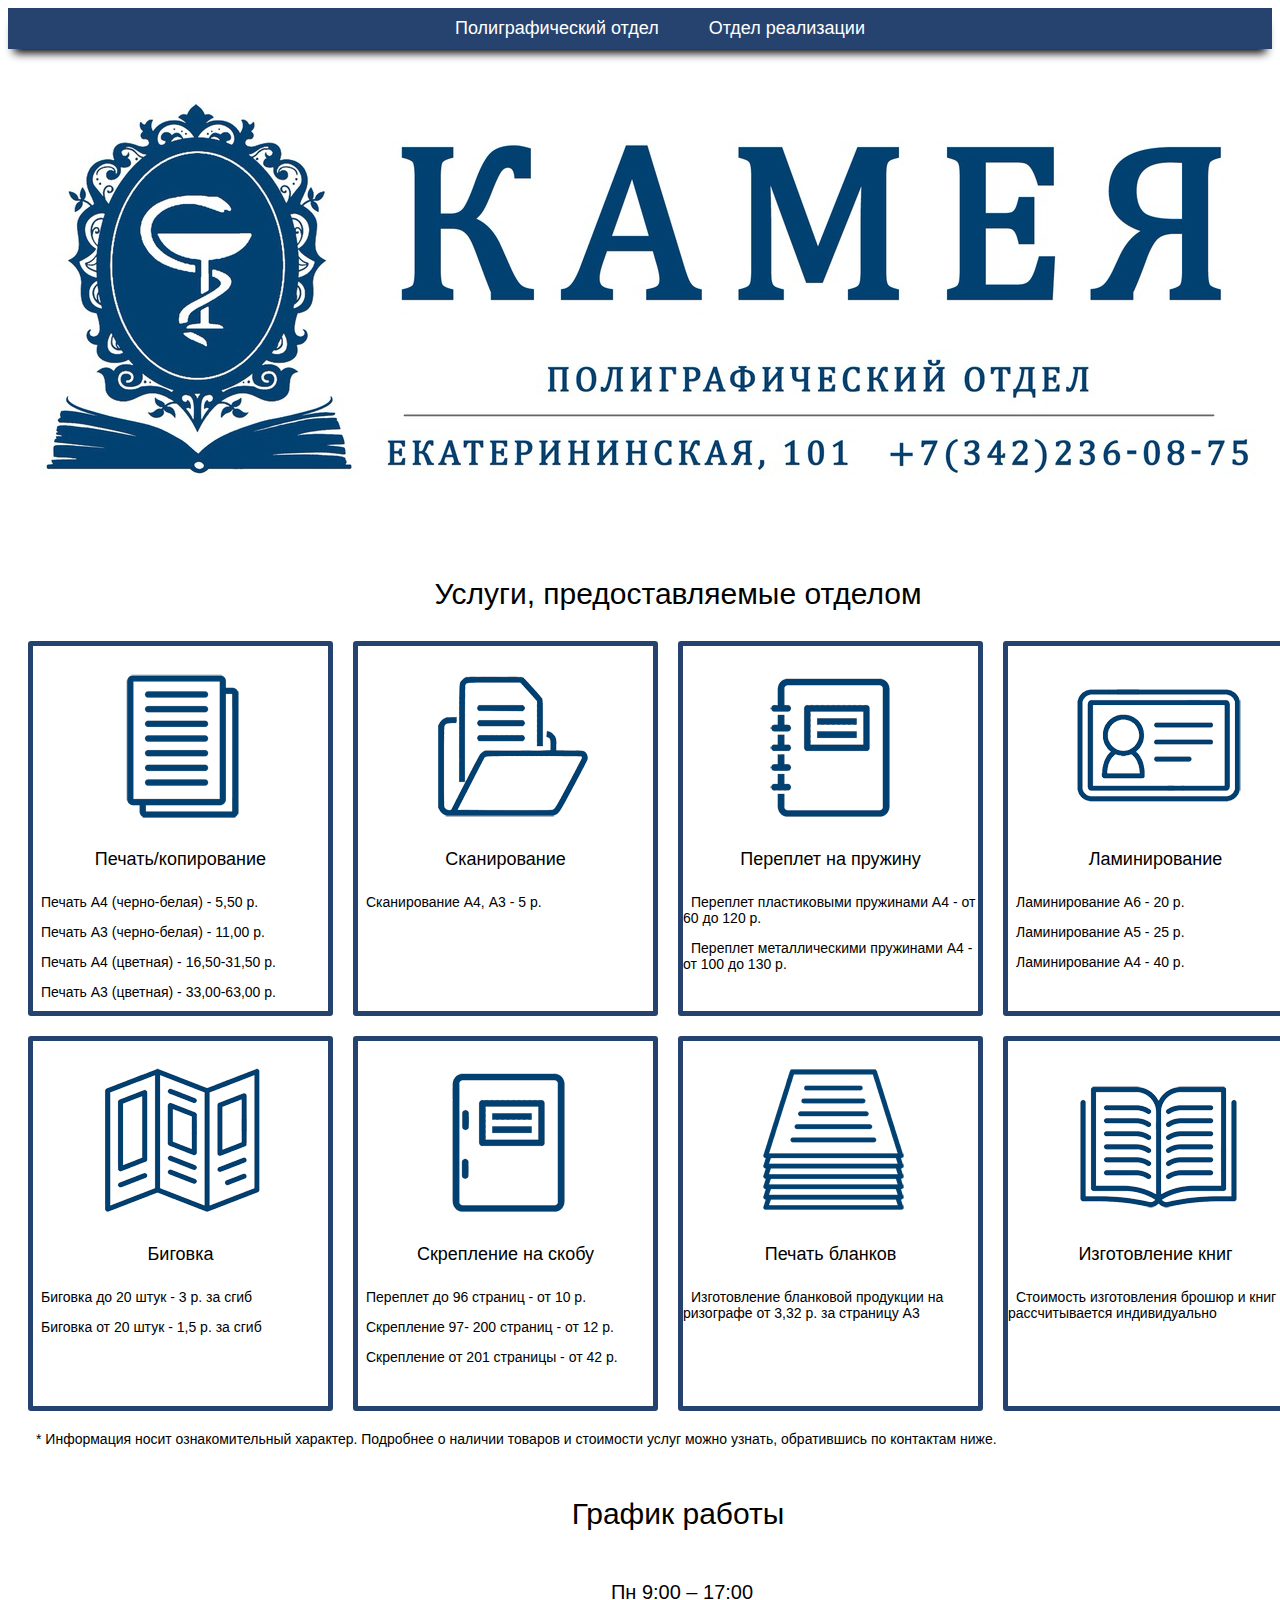
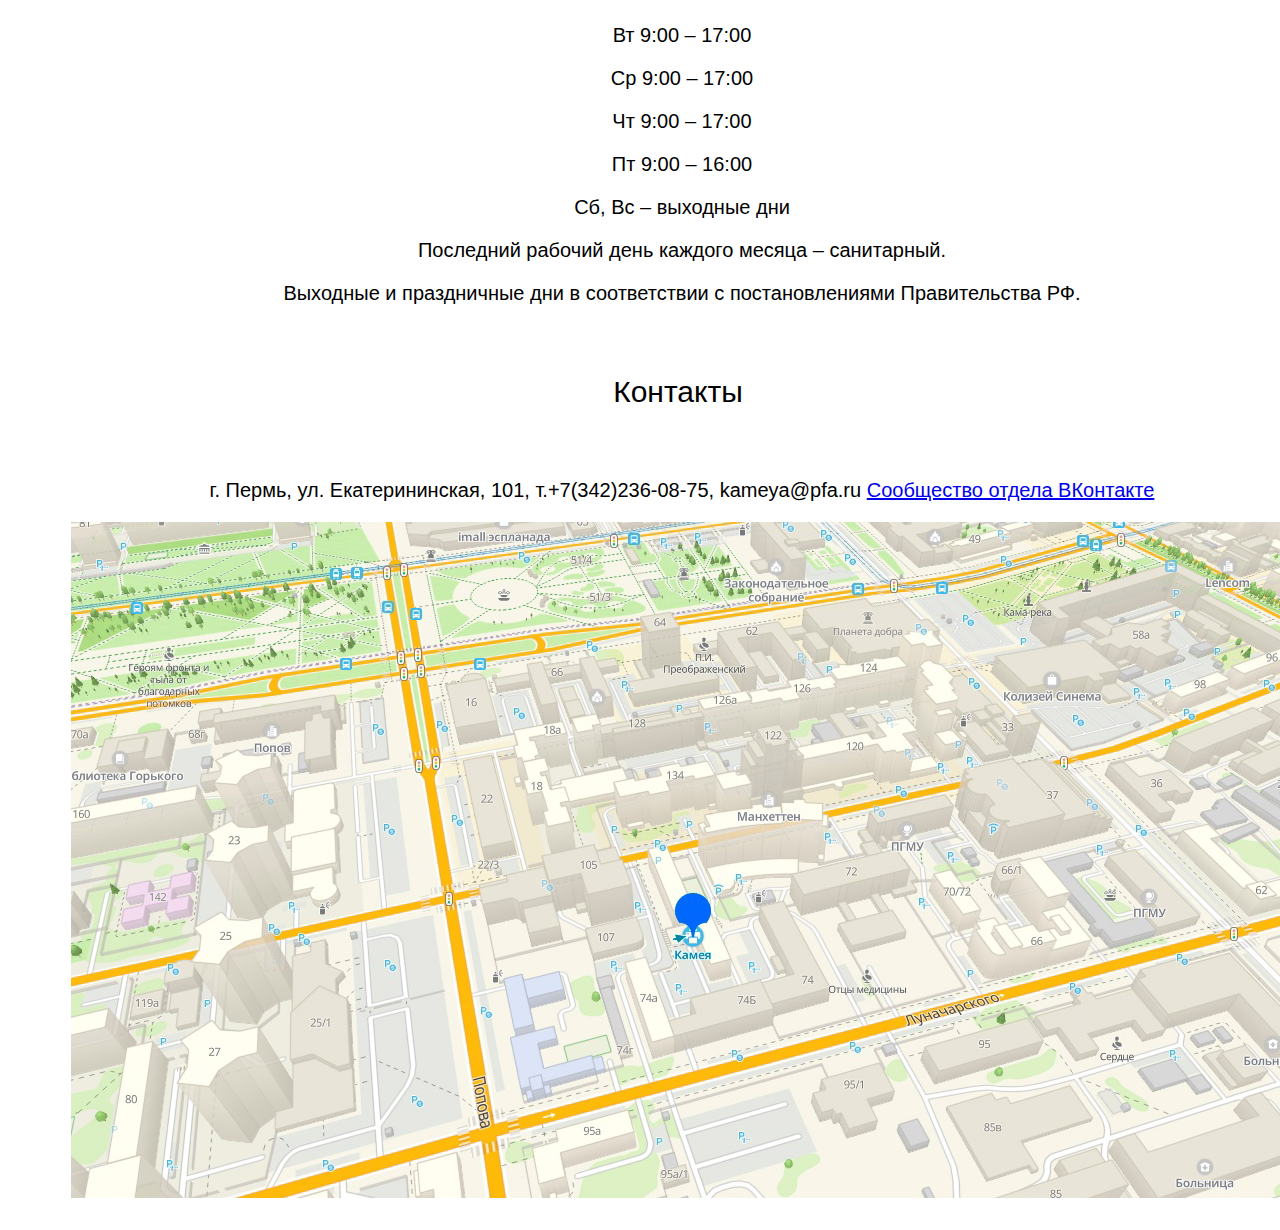
==== index.html @ c6794ef3 "Update index.html" ====
<!DOCTYPE html>
<html lang="ru">

<head>
  <meta charset="UTF-8">
  <title>Полиграфический отдел</title>
  <meta http-equiv="Content-Type" content="text/html; charset=windows-1251">
  <link rel="stylesheet " type="text/css" href="style.css">
  <link rel="shortcut icon" href="image/kameya.png" />
</head>

<body>
  <div class="blok-menu">
    <ul class="menu">
      <li><a href="index.html">Полиграфический отдел</a></li>
      <li><a href="kiosk.html">Отдел реализации</a></li>
    </ul>
  </div>
  <div class="logo">
    <img src="image/1..png">
  </div>
  <div class="content">
    <h3>Услуги, предоставляемые отделом</h3>

    <div class="container">
      <div class="row">

        <div class="col-md-4">
          <div class="product">
            <div class="image">
              <img src="image/1 печать копирование.png" style="position: relative; left: 50px;" />

              <div class="info">
                <h4>Печать/копирование</h4>
                <span class="price">
                  <p>Печать А4 (черно-белая) - 5,50 р.</p>
                  <p>Печать А3 (черно-белая) - 11,00 р.</p>
                  <p>Печать А4 (цветная) - 16,50-31,50 р.</p>
                  <p>Печать А3 (цветная) - 33,00-63,00 р.</p>
                </span>

              </div>

            </div>

          </div>

        </div>
      </div>
    </div>

    <div class="container">
      <div class="row">

        <div class="col-md-4">
          <div class="product">
            <div class="image">
              <img src="image/2 сканирование.png" style="position: relative; left: 50px;" />

              <div class="info">
                <h4>Сканирование</h4>
                <span class="price">
                  <p>Сканирование А4, А3 - 5 р.</p>
                </span>

              </div>

            </div>

          </div>

        </div>
      </div>
    </div>

    <div class="container">
      <div class="row">

        <div class="col-md-4">
          <div class="product">
            <div class="image">
              <img src="image/3 переплет.png" style="position: relative; left: 50px;" />

              <div class="info">
                <h4>Переплет на пружину</h4>
                <span class="price">
                  <p>Переплет пластиковыми пружинами А4 - от 60 до 120 р.</p>
                  <p>Переплет металлическими пружинами А4 - от 100 до 130 р.</p>
                </span>

              </div>

            </div>

          </div>

        </div>
      </div>
    </div>

    <div class="container">
      <div class="row">

        <div class="col-md-4">
          <div class="product">
            <div class="image">
              <img src="image/4 ламинирование.png" style="position: relative; left: 50px;" />

              <div class="info">
                <h4>Ламинирование</h4>
                <span class="price">
                  <p>Ламинирование А6 - 20 р.</p>
                  <p>Ламинирование А5 - 25 р.</p>
                  <p>Ламинирование А4 - 40 р.</p>
                </span>

              </div>

            </div>

          </div>

        </div>
      </div>
    </div>

    <div class="container">
      <div class="row">

        <div class="col-md-4">
          <div class="product">
            <div class="image">
              <img src="image/5 биговка.png" style="position: relative; left: 50px;" />

              <div class="info">
                <h4>Биговка</h4>
                <span class="price">
                  <p>Биговка до 20 штук - 3 р. за сгиб</p>
                  <p>Биговка от 20 штук - 1,5 р. за сгиб</p>
                </span>

              </div>

            </div>

          </div>

        </div>
      </div>
    </div>

    <div class="container">
      <div class="row">

        <div class="col-md-4">
          <div class="product">
            <div class="image">
              <img src="image/6 переплет.png" style="position: relative; left: 50px;" />

              <div class="info">
                <h4>Скрепление на скобу</h4>
                <span class="price">
                  <p>Переплет до 96 страниц - от 10 р.</p>
                  <p>Скрепление 97- 200 страниц - от 12 р.</p>
                  <p>Скрепление от 201 страницы - от 42 р.</p>
                </span>

              </div>

            </div>

          </div>

        </div>
      </div>
    </div>

    <div class="container">
      <div class="row">

        <div class="col-md-4">
          <div class="product">
            <div class="image">
              <img src="image/7 печать бланков.png" style="position: relative; left: 50px;" />

              <div class="info">
                <h4>Печать бланков</h4>
                <span class="price">
                  <p>Изготовление бланковой продукции на ризографе от 3,32 р. за страницу А3</p>
                </span>

              </div>

            </div>

          </div>

        </div>
      </div>
    </div>

    <div class="container">
      <div class="row">

        <div class="col-md-4">
          <div class="product">
            <div class="image">
              <img src="image/8 книги.png" style="position: relative; left: 50px;" />

              <div class="info">
                <h4>Изготовление книг</h4>
                <span class="price">
                  <p>Стоимость изготовления брошюр и книг рассчитывается индивидуально</p>
                </span>

              </div>

            </div>

          </div>

        </div>
      </div>
    </div>

    <p>* Информация носит ознакомительный характер. Подробнее о наличии товаров и стоимости услуг можно узнать, обратившись по контактам ниже.</p>


    <h5>График работы</h5>

    <pre>Пн 9:00 – 17:00</pre>
    <pre>Вт 9:00 – 17:00</pre>
    <pre>Ср 9:00 – 17:00</pre>
    <pre>Чт 9:00 – 17:00</pre>
    <pre>Пт 9:00 – 16:00</pre>
    <pre>Сб, Вс – выходные дни</pre>
    <pre>Последний рабочий день каждого месяца – санитарный.</pre>
    <pre>Выходные и праздничные дни в соответствии с постановлениями Правительства РФ.</pre>
    <h6>Контакты</h6>
    <pre>г. Пермь, ул. Екатерининская, 101, т.+7(342)236-08-75, kameya@pfa.ru <a href="https://vk.com/kameya_pgfa">Сообщество отдела ВКонтакте</a></pre>
    <img src="image/NsbZWJBVlU4.png" style="position: relative; left: 43px;" />
  </div>
</body>

</html>
---- style.css ----
{
    margin: 0px;
    padding: 0px;
  }

  .menu li {
    float: left;
    list-style: none;
    margin: 10px 25px;
  }

  .blok-menu {
    overflow: hidden;
    background: #26436f;
    box-shadow: 0px 10px 10px -6px #000000;
  }

  .menu {
    margin: 0 auto;
    display: table;
  }

  .menu li a {
    font: 18px Verdana, Arial, Helvetica, sans-serif;
    color: #fff;
    text-decoration: none;
  }

  .menu li a:hover {
    font: 18px Verdana, Arial, Helvetica, sans-serif;
    color: #ccc;
    border-bottom: 1px dotted #ccc;
  }

  .logo {
    margin: 0 auto;
    width: 1280px;
    margin-top: 27px;
    margin-bottom: 0px;
  }

  .logo img {
    -moz-border-radius: 10px;
    /* Firefox */
    -webkit-border-radius: 10px;
    /* Safari, Google Chrome */
    -khtml-border-radius: 10px;
    /* KHTML */
    -o-border-radius: 10px;
    /* Opera */
    -ms-border-radius: 10px;
    /* IE8 */
    -icab-border-radius: 10px;
    /* Icab */
    border-radius: 10px;
    /* CSS3 */
  }


  .content {
    width: 1300px;
    margin: 0 auto;
    padding: 20px;
    box-shadow: 0 0px 0px rgba(0, 0, 0, .3), -23px 0 0px -23px rgba(0, 0, 0, .8), 0px 0 0px -23px rgba(0, 0, 0, .8), 0 0 0px rgba(0, 0, 0, .1) inset;
  }

  .container {
    display: block;
    width: 100%;
    float: left;
    transition: width .2s;
  }

  @media only screen and (min-width: 450px) {
    .container {
      width: 50%;
    }
  }

  @media only screen and (min-width: 768px) {
    .container {
      width: 33.333%;
    }
  }

  @media only screen and (min-width: 1000px) {
    .container {
      width: 25%;
    }
  }

  .product {
    display: block;
    border: 5px solid #26436f;
    border-radius: 3px;
    position: relative;
    background: #fff;
    margin: 0 20px 20px 0;
    text-decoration: none;
    color: #26436f;
    z-index: 0;
    height: 365px;
  }



  .content h2 {
    font: 30px Verdana, Arial, Helvetica, sans-serif;
    color: #080808;
    text-align: center;
  }


  .content h3 {
    font: 30px Verdana, Arial, Helvetica, sans-serif;
    color: #000000;
    text-align: center;
  }


  .content h4 {
    font: 18px Verdana, Arial, Helvetica, sans-serif;
    color: #000000;
    text-align: center;
  }


  .content h5 {
    font: 30px Verdana, Arial, Helvetica, sans-serif;
    color: #000000;
    text-align: center;
  }

  .content h6 {
    font: 30px Verdana, Arial, Helvetica, sans-serif;
    color: #000000;
    text-align: center;
  }

  .content p {
    font: 14px Verdana, Arial, Helvetica, sans-serif;
    color: #000000;
    text-indent: 8px;
  }

.content pre {
    font: 20px Verdana, Arial, Helvetica, sans-serif;
    color: #000000;
    text-indent: 8px;
    text-align: center;
  }

  .footer {
    widht: 100%;
    text-align: center;
    margin-top: 20px;
  }

  .footer p,
  .footer a {
    font: 14px Verdana, Arial, Helvetica, sans-serif;
    color: #000000;
  }

  .footer a {
    text-decoration: none;
    border-bottom: 1px dotted #000000;
  }

  .footer a:hover {
    text-decoration: none;
    border: 0px;
  }
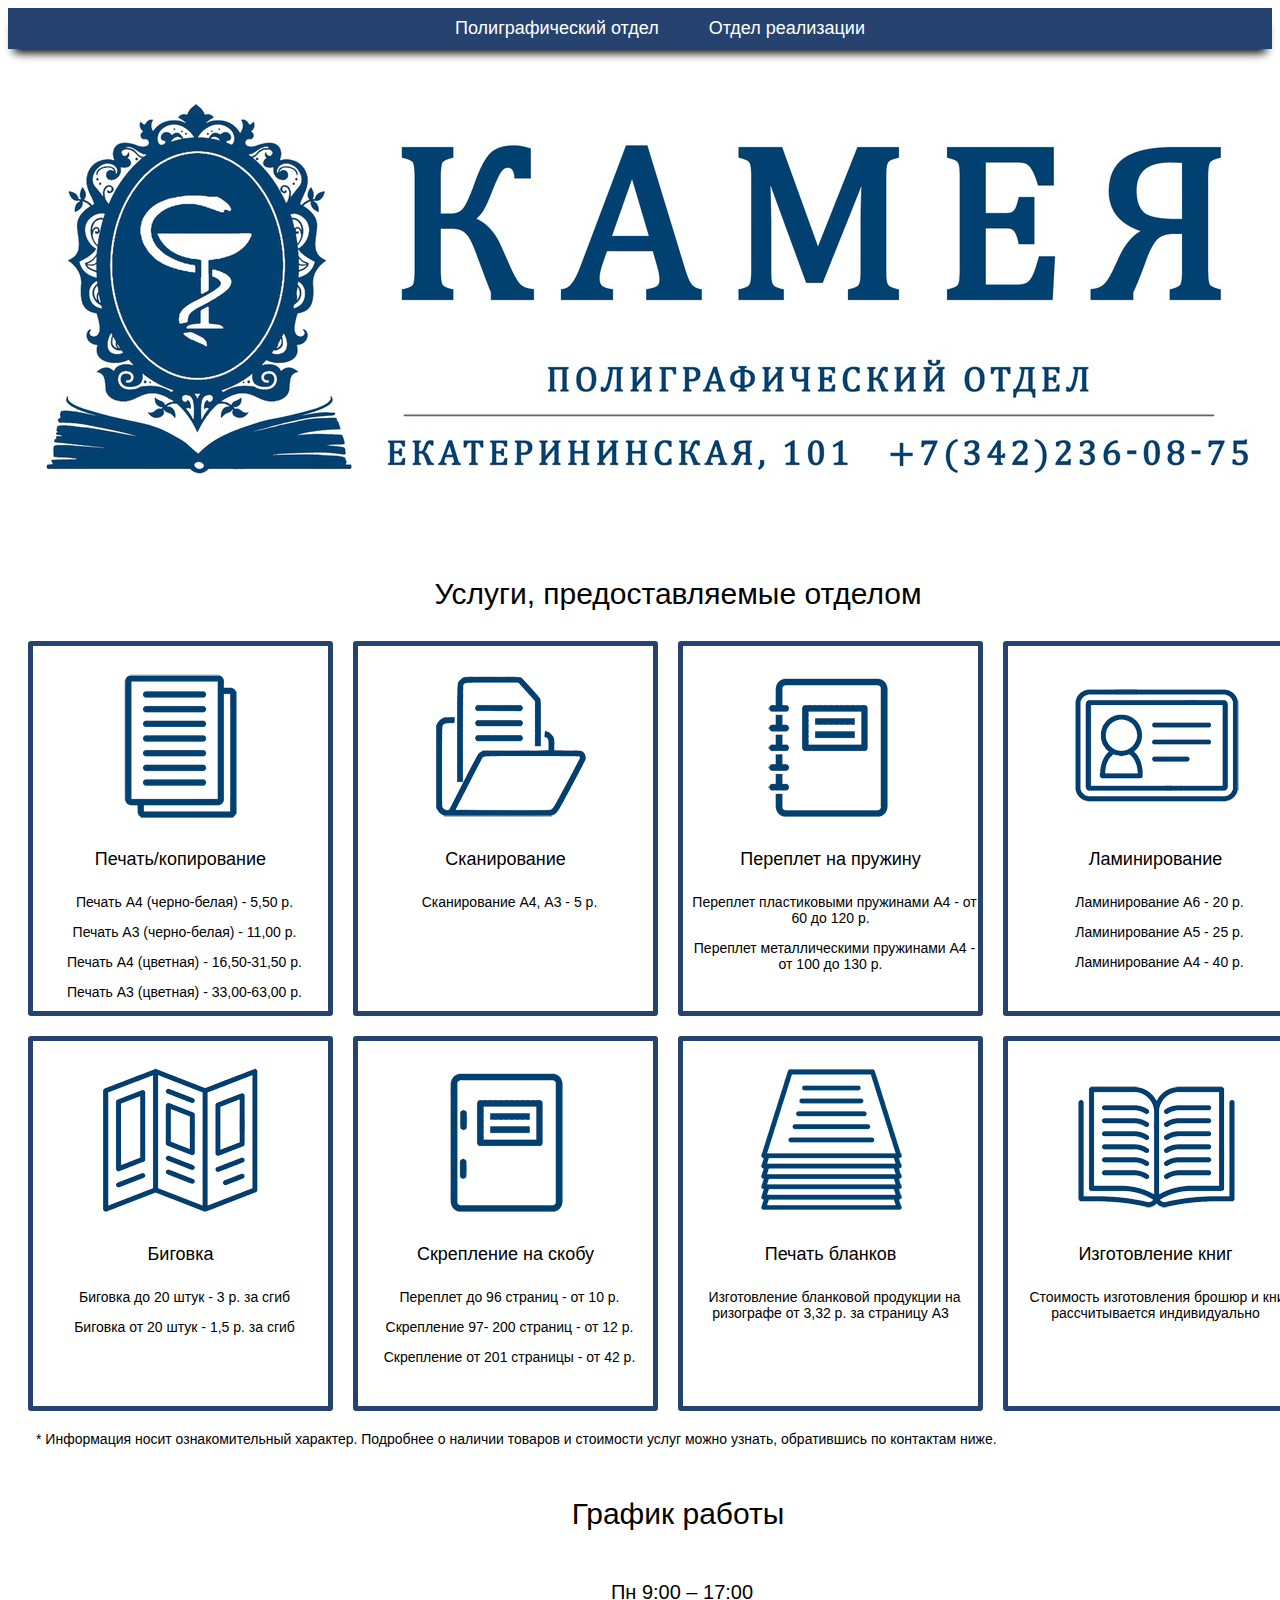
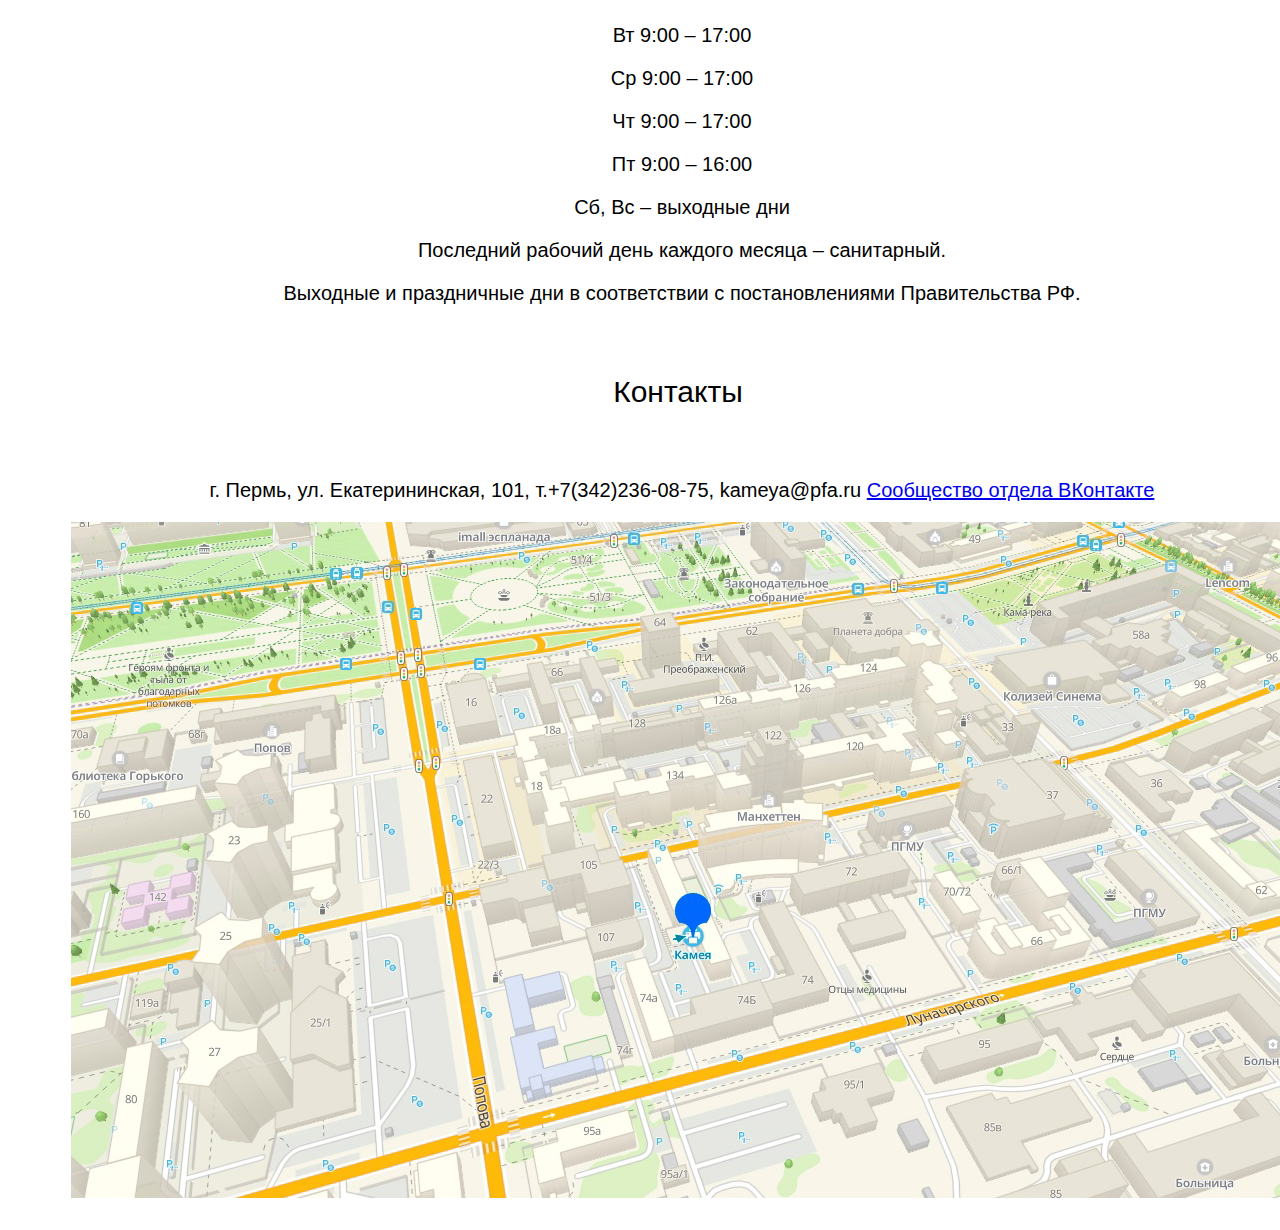
==== commit ffe41e54: "Update index.html" ====
--- a/index.html
+++ b/index.html
@@ -28,7 +28,7 @@
         <div class="col-md-4">
           <div class="product">
             <div class="image">
-              <img src="image/1 печать копирование.png" style="position: relative; left: 50px;" />
+              <img src="image/1 печать копирование.png">
 
               <div class="info">
                 <h4>Печать/копирование</h4>
@@ -55,7 +55,7 @@
         <div class="col-md-4">
           <div class="product">
             <div class="image">
-              <img src="image/2 сканирование.png" style="position: relative; left: 50px;" />
+              <img src="image/2 сканирование.png">
 
               <div class="info">
                 <h4>Сканирование</h4>
@@ -79,7 +79,7 @@
         <div class="col-md-4">
           <div class="product">
             <div class="image">
-              <img src="image/3 переплет.png" style="position: relative; left: 50px;" />
+              <img src="image/3 переплет.png">
 
               <div class="info">
                 <h4>Переплет на пружину</h4>
@@ -104,7 +104,7 @@
         <div class="col-md-4">
           <div class="product">
             <div class="image">
-              <img src="image/4 ламинирование.png" style="position: relative; left: 50px;" />
+              <img src="image/4 ламинирование.png">
 
               <div class="info">
                 <h4>Ламинирование</h4>
@@ -130,7 +130,7 @@
         <div class="col-md-4">
           <div class="product">
             <div class="image">
-              <img src="image/5 биговка.png" style="position: relative; left: 50px;" />
+              <img src="image/5 биговка.png">
 
               <div class="info">
                 <h4>Биговка</h4>
@@ -155,7 +155,7 @@
         <div class="col-md-4">
           <div class="product">
             <div class="image">
-              <img src="image/6 переплет.png" style="position: relative; left: 50px;" />
+              <img src="image/6 переплет.png">
 
               <div class="info">
                 <h4>Скрепление на скобу</h4>
@@ -181,7 +181,7 @@
         <div class="col-md-4">
           <div class="product">
             <div class="image">
-              <img src="image/7 печать бланков.png" style="position: relative; left: 50px;" />
+              <img src="image/7 печать бланков.png">
 
               <div class="info">
                 <h4>Печать бланков</h4>
@@ -205,7 +205,7 @@
         <div class="col-md-4">
           <div class="product">
             <div class="image">
-              <img src="image/8 книги.png" style="position: relative; left: 50px;" />
+              <img src="image/8 книги.png">
 
               <div class="info">
                 <h4>Изготовление книг</h4>
--- a/style.css
+++ b/style.css
@@ -100,6 +100,7 @@
     color: #26436f;
     z-index: 0;
     height: 365px;
+    text-align: center;
   }
 
 
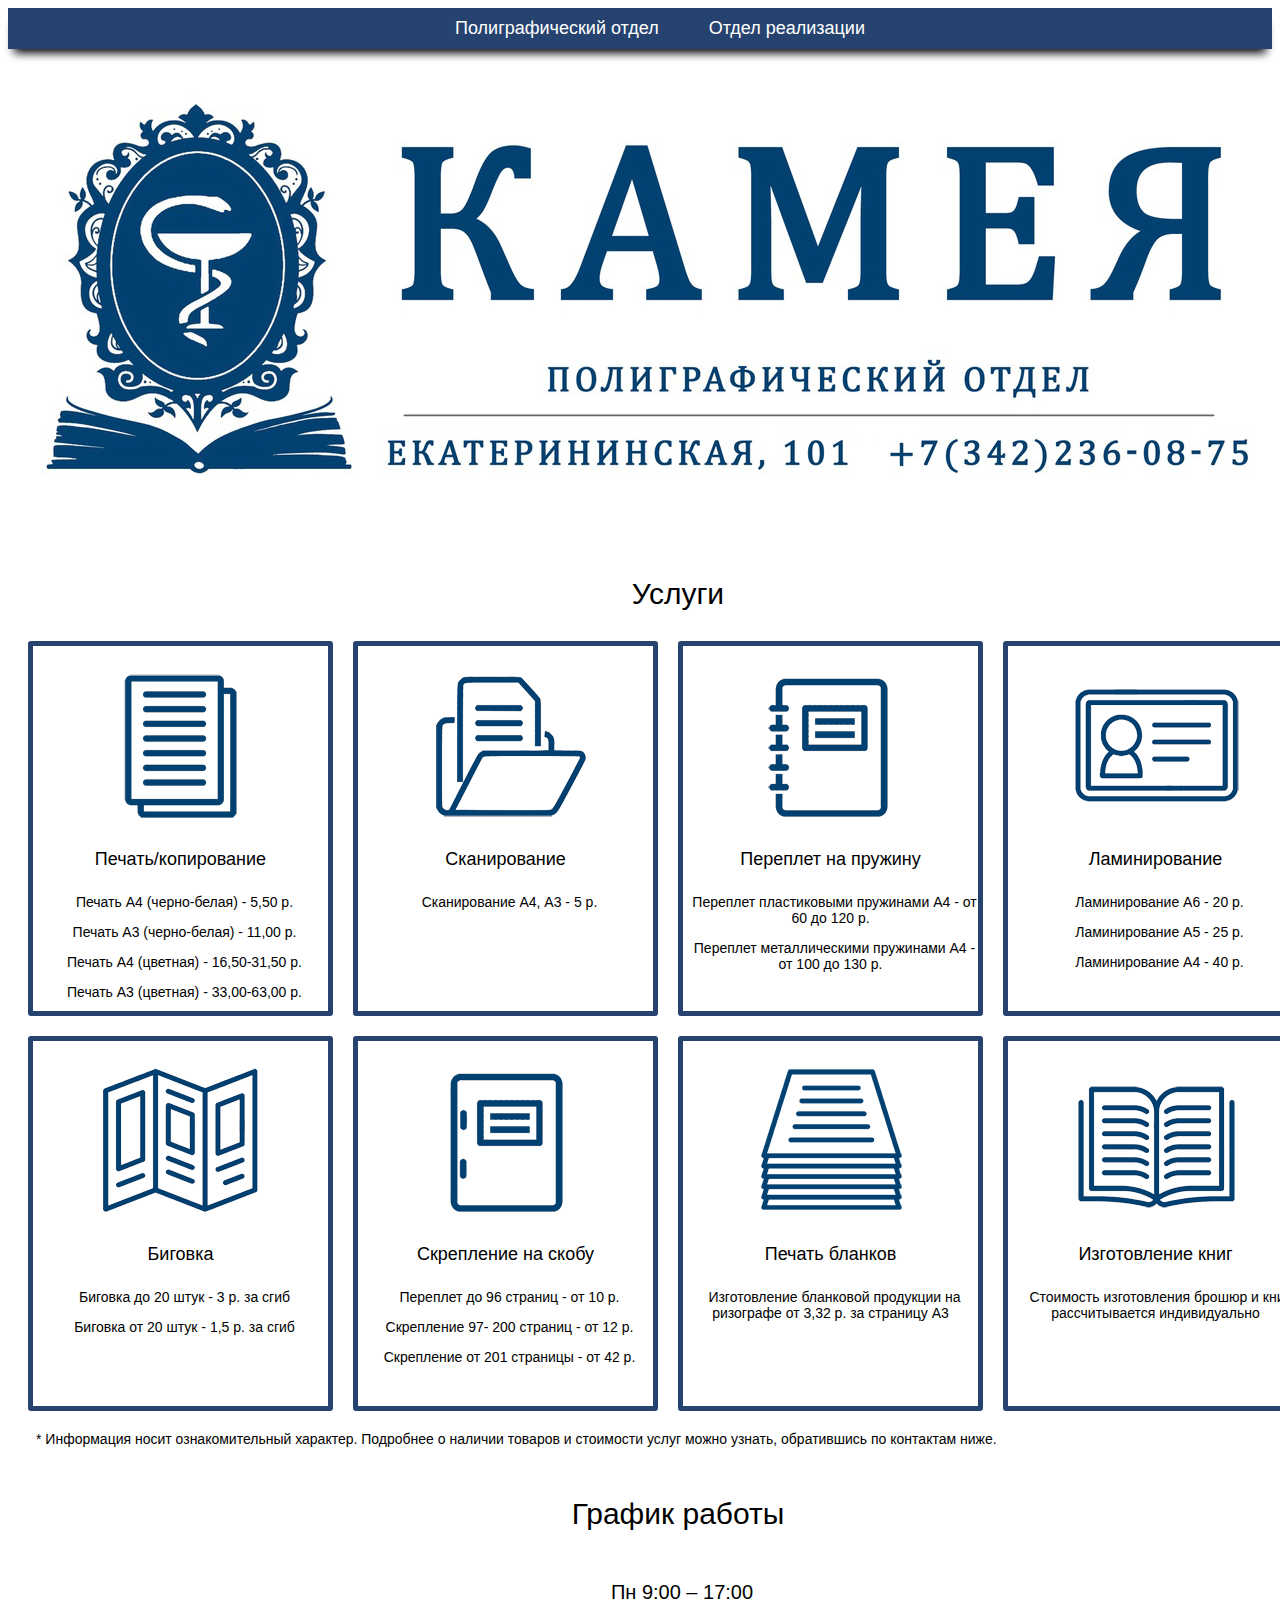
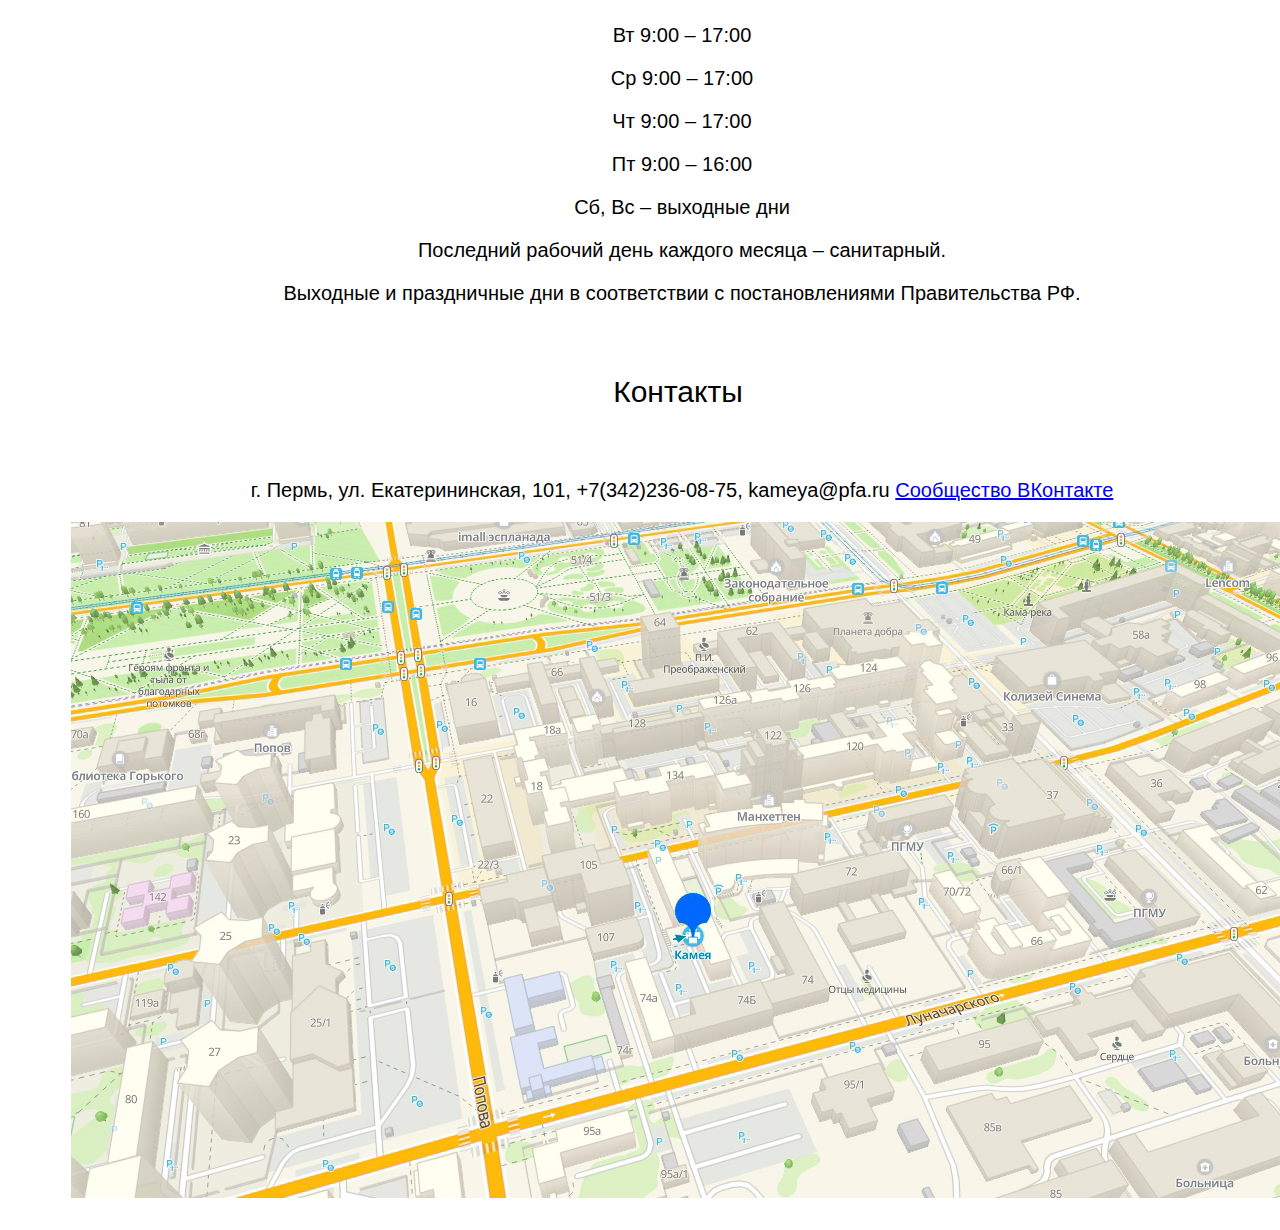
==== commit 541abcba: "Update index.html" ====
--- a/index.html
+++ b/index.html
@@ -20,7 +20,7 @@
     <img src="image/1..png">
   </div>
   <div class="content">
-    <h3>Услуги, предоставляемые отделом</h3>
+    <h3>Услуги</h3>
 
     <div class="container">
       <div class="row">
@@ -225,9 +225,7 @@
 
     <p>* Информация носит ознакомительный характер. Подробнее о наличии товаров и стоимости услуг можно узнать, обратившись по контактам ниже.</p>
 
-
     <h5>График работы</h5>
-
     <pre>Пн 9:00 – 17:00</pre>
     <pre>Вт 9:00 – 17:00</pre>
     <pre>Ср 9:00 – 17:00</pre>
@@ -237,7 +235,7 @@
     <pre>Последний рабочий день каждого месяца – санитарный.</pre>
     <pre>Выходные и праздничные дни в соответствии с постановлениями Правительства РФ.</pre>
     <h6>Контакты</h6>
-    <pre>г. Пермь, ул. Екатерининская, 101, т.+7(342)236-08-75, kameya@pfa.ru <a href="https://vk.com/kameya_pgfa">Сообщество отдела ВКонтакте</a></pre>
+    <pre>г. Пермь, ул. Екатерининская, 101, +7(342)236-08-75, kameya@pfa.ru <a href="https://vk.com/kameya_pgfa">Сообщество ВКонтакте</a></pre>
     <img src="image/NsbZWJBVlU4.png" style="position: relative; left: 43px;" />
   </div>
 </body>
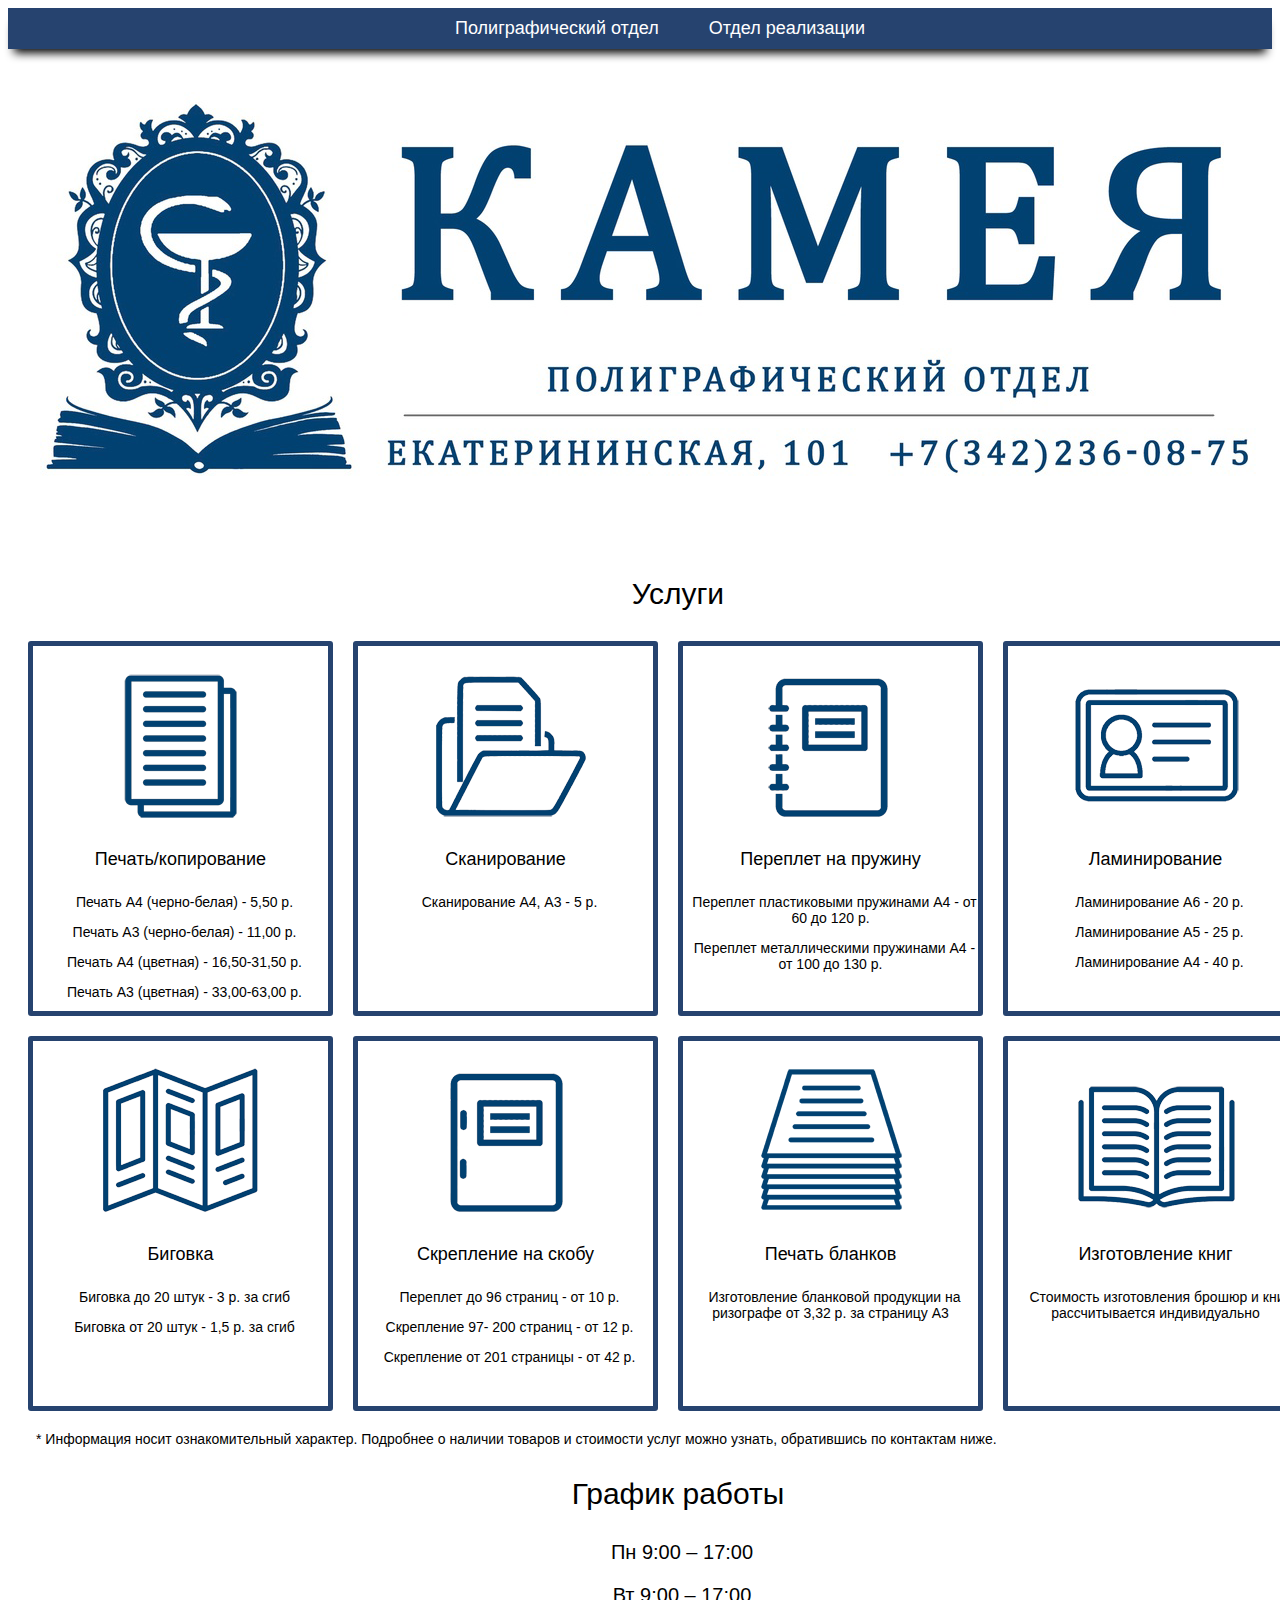
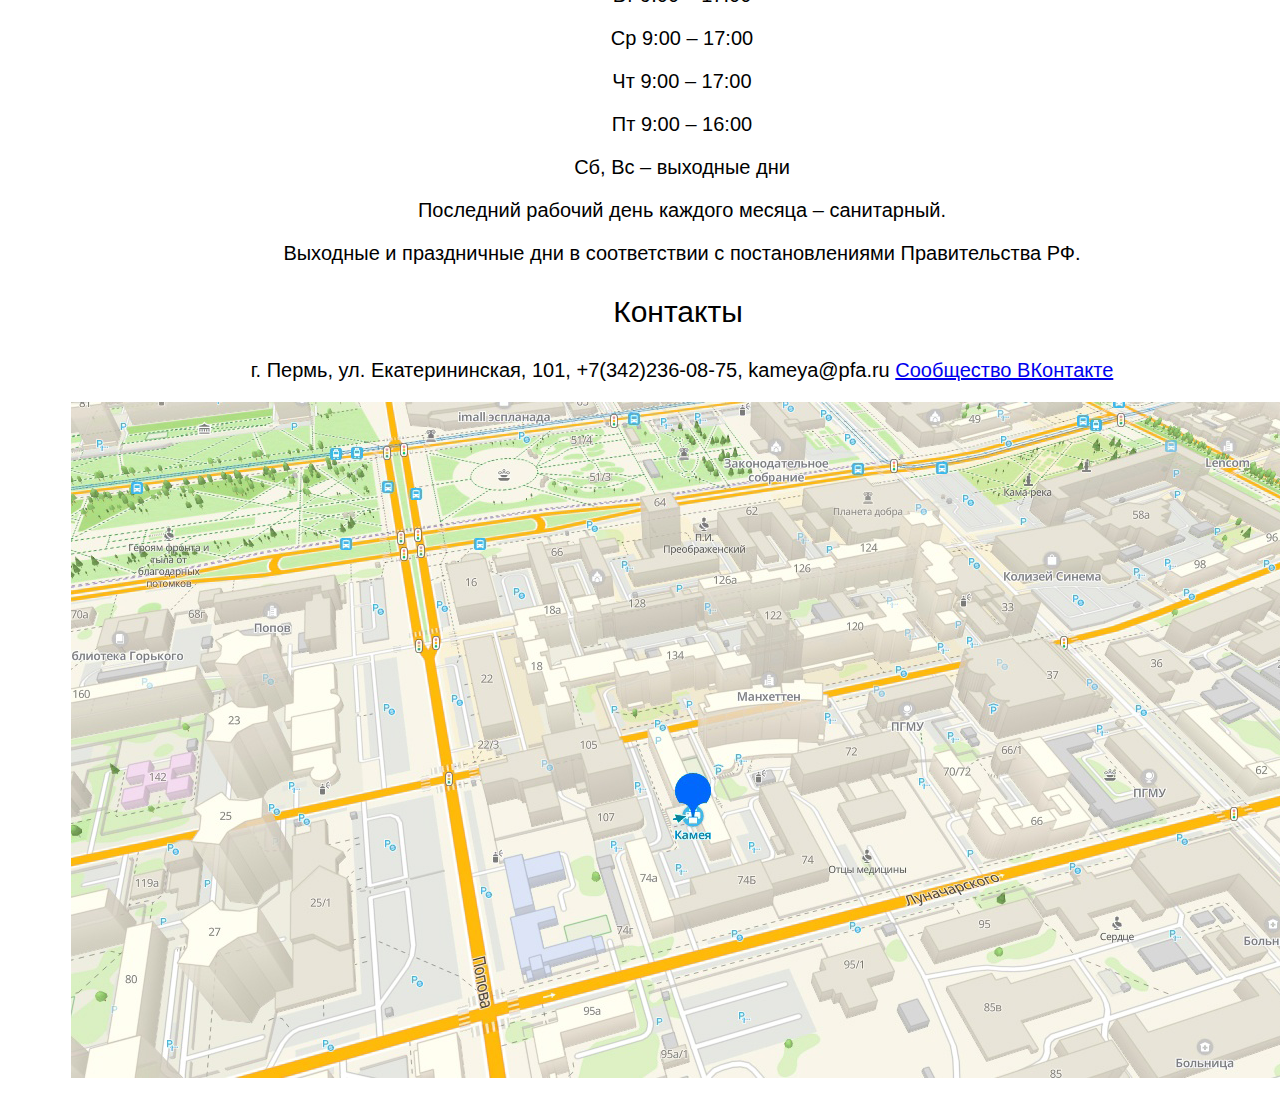
==== commit a76e6fb2: "Update index.html" ====
--- a/index.html
+++ b/index.html
@@ -224,8 +224,7 @@
     </div>
 
     <p>* Информация носит ознакомительный характер. Подробнее о наличии товаров и стоимости услуг можно узнать, обратившись по контактам ниже.</p>
-
-    <h5>График работы</h5>
+    <h3>График работы</h3>
     <pre>Пн 9:00 – 17:00</pre>
     <pre>Вт 9:00 – 17:00</pre>
     <pre>Ср 9:00 – 17:00</pre>
@@ -234,7 +233,7 @@
     <pre>Сб, Вс – выходные дни</pre>
     <pre>Последний рабочий день каждого месяца – санитарный.</pre>
     <pre>Выходные и праздничные дни в соответствии с постановлениями Правительства РФ.</pre>
-    <h6>Контакты</h6>
+    <h3>Контакты</h3>
     <pre>г. Пермь, ул. Екатерининская, 101, +7(342)236-08-75, kameya@pfa.ru <a href="https://vk.com/kameya_pgfa">Сообщество ВКонтакте</a></pre>
     <img src="image/NsbZWJBVlU4.png" style="position: relative; left: 43px;" />
   </div>
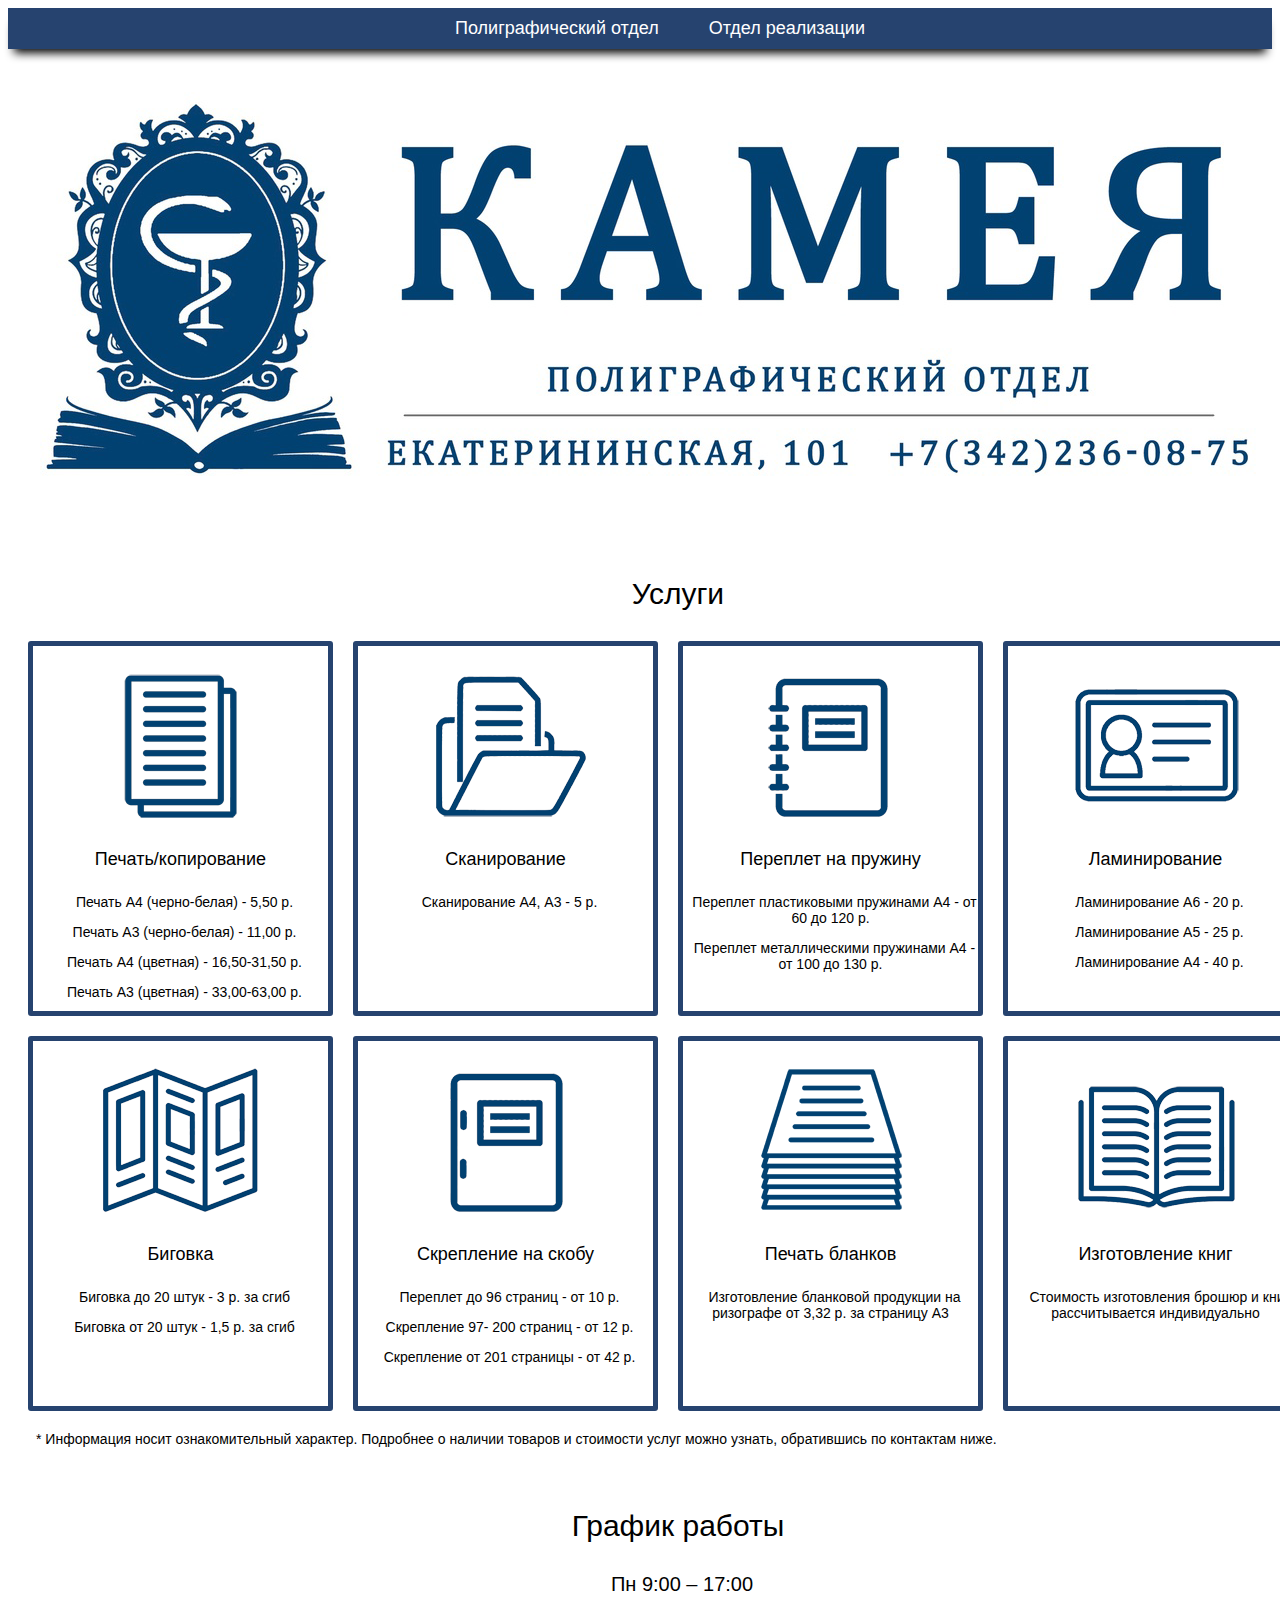
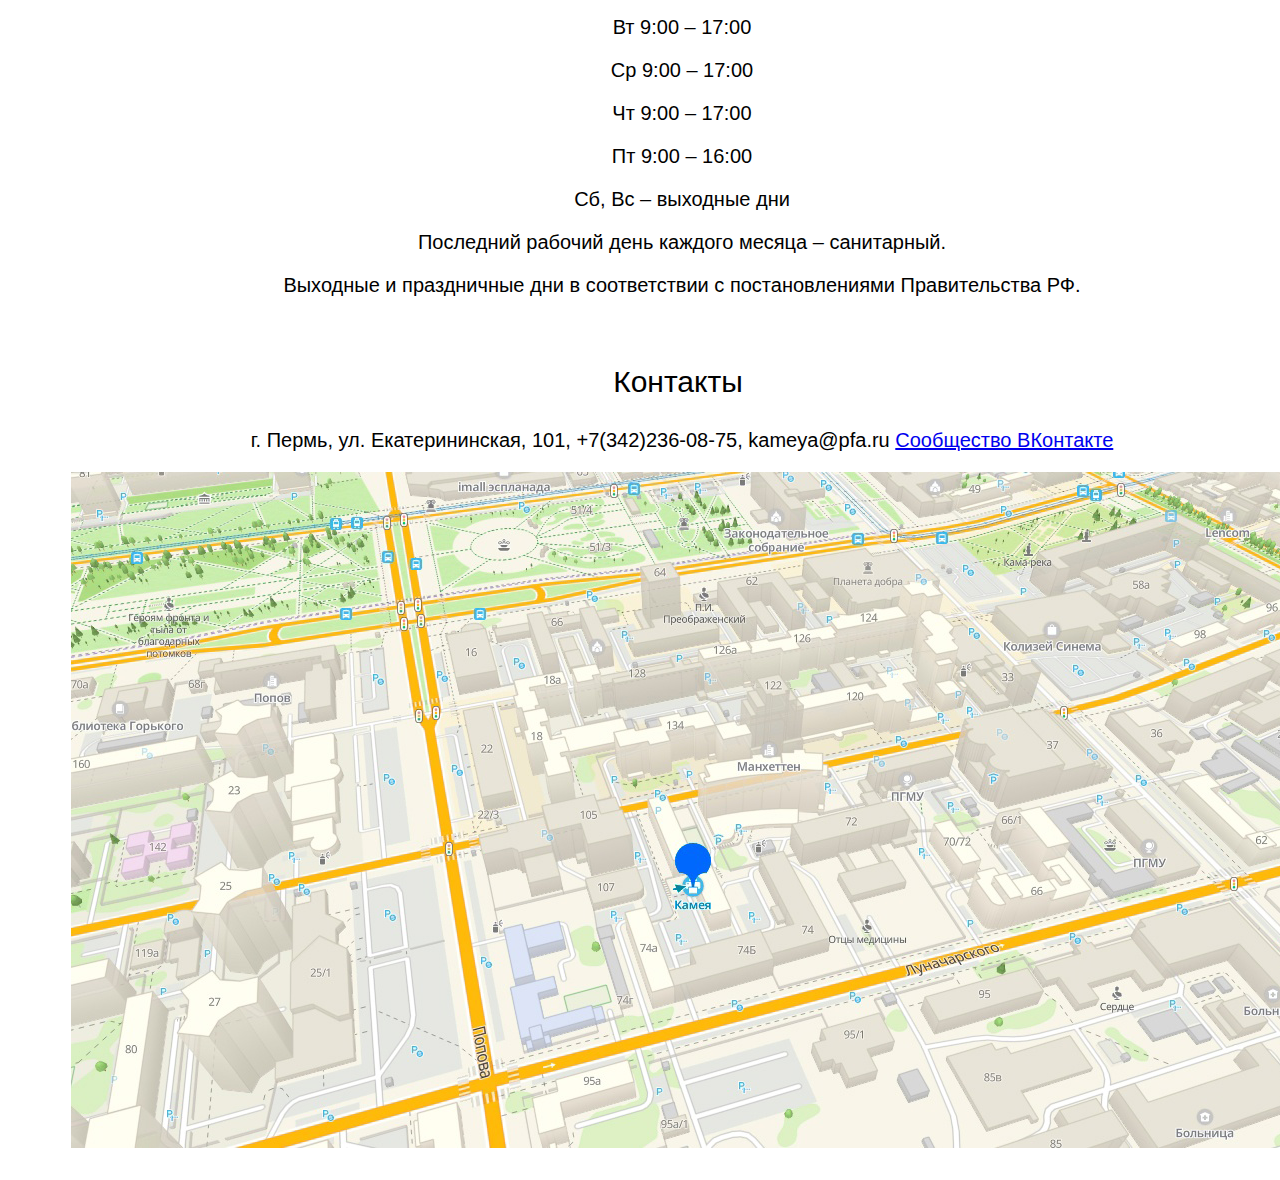
==== commit 9879105b: "Update index.html" ====
--- a/index.html
+++ b/index.html
@@ -224,6 +224,7 @@
     </div>
 
     <p>* Информация носит ознакомительный характер. Подробнее о наличии товаров и стоимости услуг можно узнать, обратившись по контактам ниже.</p>
+    <br>
     <h3>График работы</h3>
     <pre>Пн 9:00 – 17:00</pre>
     <pre>Вт 9:00 – 17:00</pre>
@@ -233,6 +234,7 @@
     <pre>Сб, Вс – выходные дни</pre>
     <pre>Последний рабочий день каждого месяца – санитарный.</pre>
     <pre>Выходные и праздничные дни в соответствии с постановлениями Правительства РФ.</pre>
+    <br>
     <h3>Контакты</h3>
     <pre>г. Пермь, ул. Екатерининская, 101, +7(342)236-08-75, kameya@pfa.ru <a href="https://vk.com/kameya_pgfa">Сообщество ВКонтакте</a></pre>
     <img src="image/NsbZWJBVlU4.png" style="position: relative; left: 43px;" />
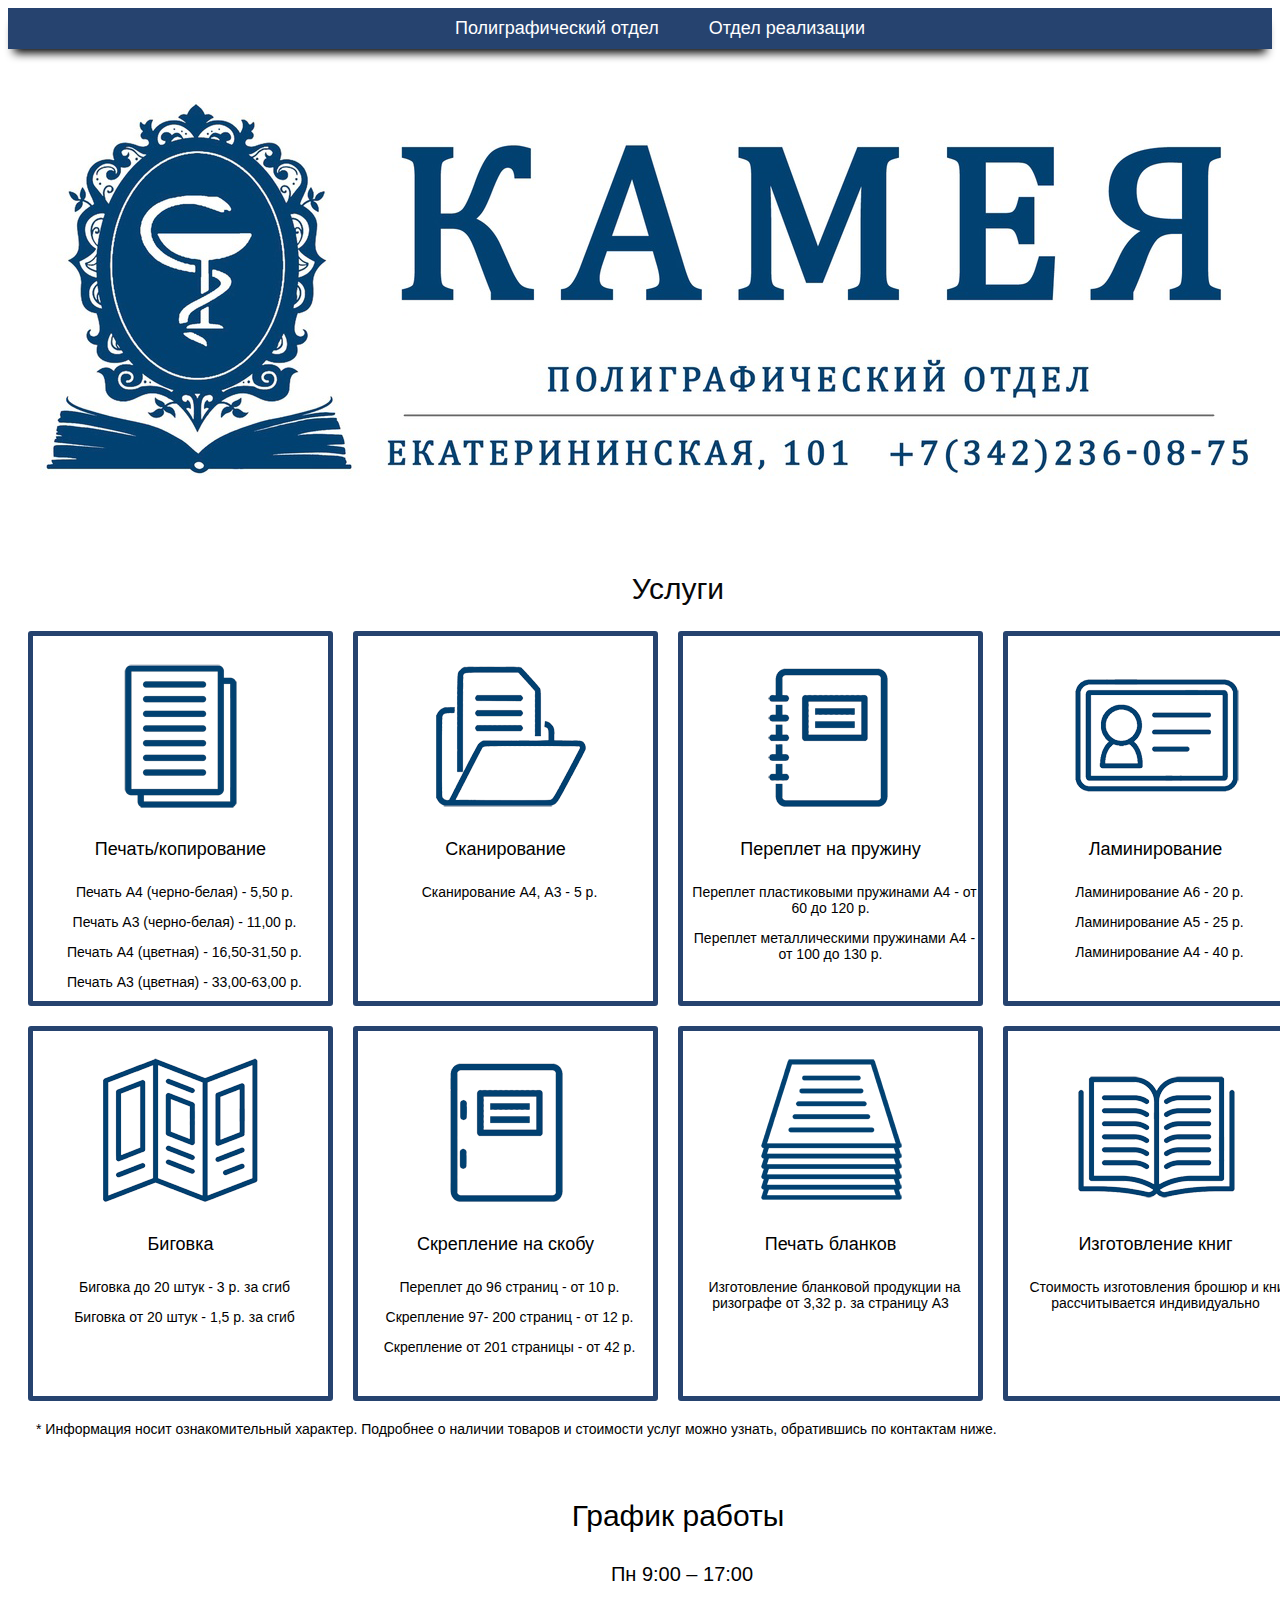
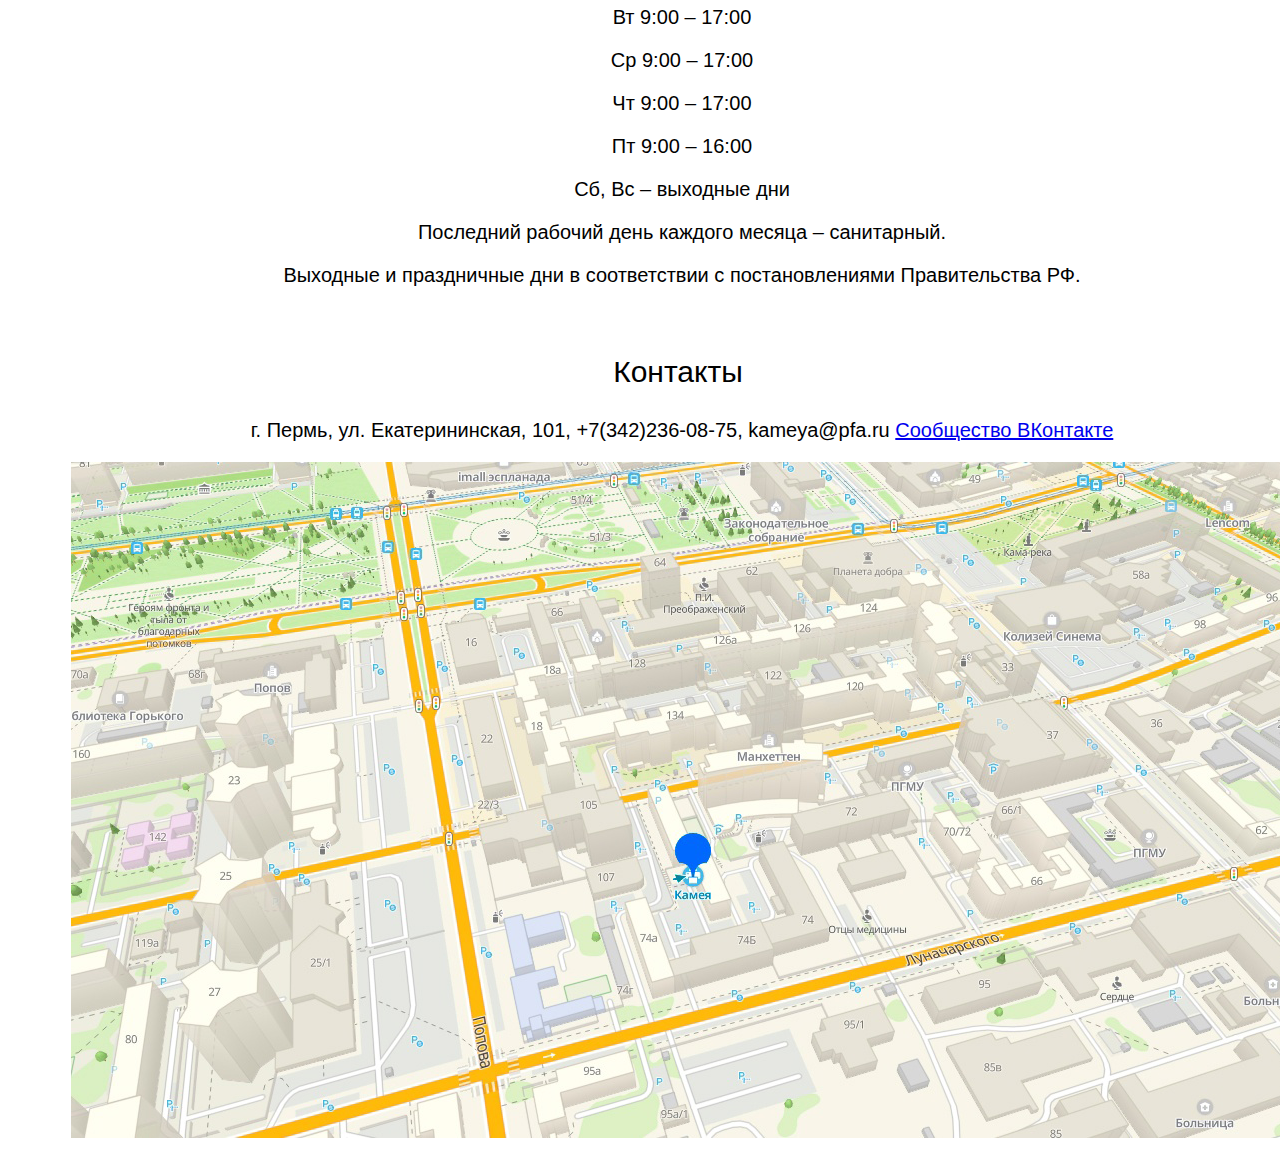
==== commit 63ba69fb: "Update index.html" ====
--- a/index.html
+++ b/index.html
@@ -20,7 +20,7 @@
     <img src="image/1..png">
   </div>
   <div class="content">
-    <h3>Услуги</h3>
+    <h2>Услуги</h2>
 
     <div class="container">
       <div class="row">
